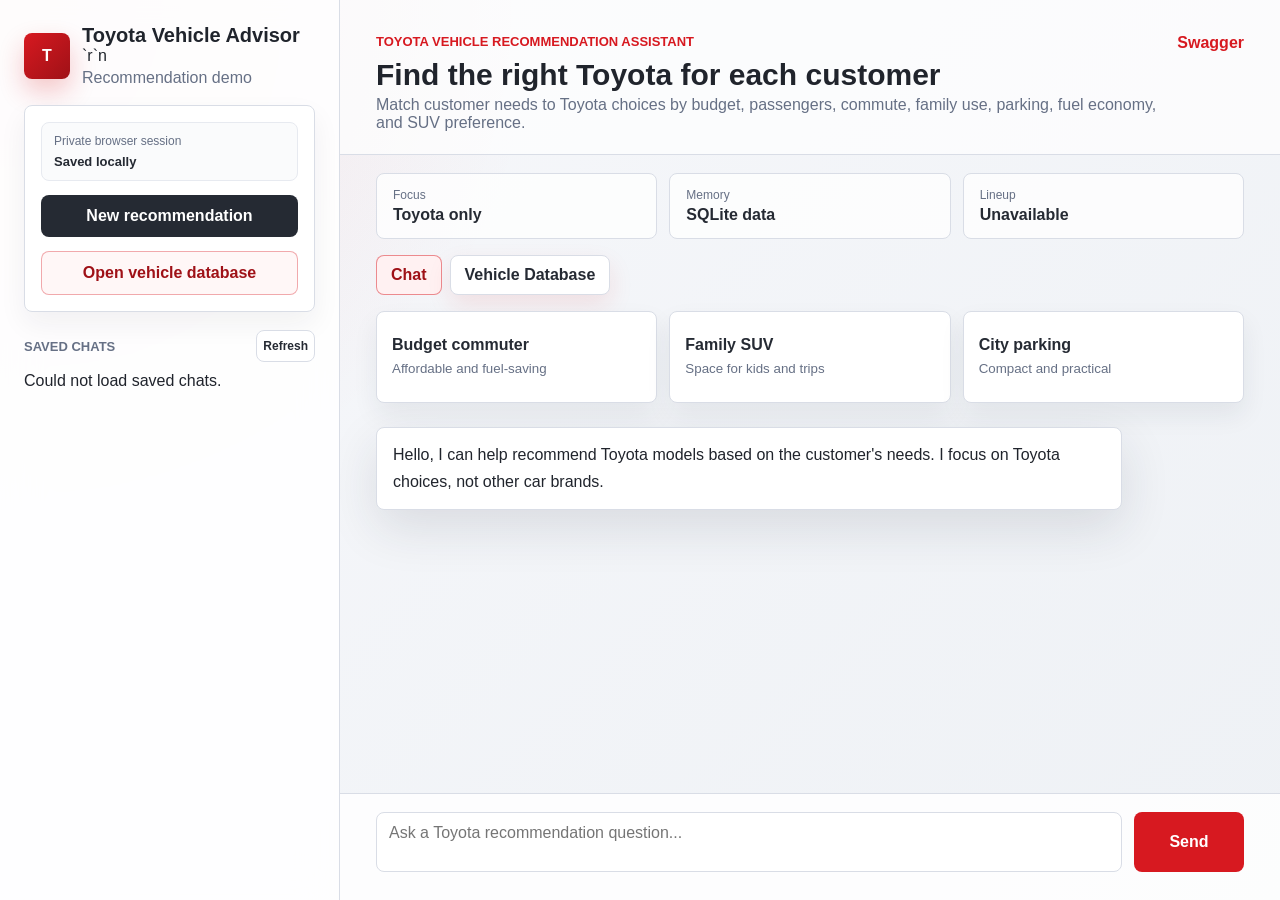
==== ToyotaVehicleAdvisor/wwwroot/index.html @ e35cb32a "Improve saved chat naming" ====
﻿<!doctype html>
<html lang="en">
<head>
  <meta charset="utf-8">
  <meta name="viewport" content="width=device-width, initial-scale=1">
  <title>Toyota Vehicle Advisor</title>
  <link rel="stylesheet" href="styles.css?v=20260805-name-polish">
</head>
<body>
  <main class="app-shell">
    <aside class="sidebar">
      <div class="brand">
        <span class="brand-mark">T</span>
        <div>
          <h1>Toyota Vehicle Advisor</h1>`r`n          <p>Recommendation demo</p>
        </div>
      </div>

      <div class="sidebar-card">
        <div class="session-badge">
          <span>Private browser session</span>
          <strong id="visitorLabel">Ready</strong>
        </div><input id="conversationName" type="hidden">

        <button id="newChatButton" class="secondary-button" type="button">New recommendation</button>
        <button id="openDatabaseButton" class="outline-button" type="button">Open vehicle database</button>
      </div>

      <section class="conversation-panel">
        <div class="panel-title">
          <span>Saved chats</span>
          <button id="refreshButton" class="icon-button" type="button" title="Refresh">Refresh</button>
        </div>
        <div id="conversationList" class="conversation-list"></div>
      </section>
    </aside>

    <section class="chat-panel">
      <header class="chat-header">
        <div>
          <div class="eyebrow">Toyota vehicle recommendation assistant</div>
          <h2>Find the right Toyota for each customer</h2>
          <p>Match customer needs to Toyota choices by budget, passengers, commute, family use, parking, fuel economy, and SUV preference.</p>
        </div>
        <a class="swagger-link" href="/swagger" target="_blank" rel="noreferrer">Swagger</a>
      </header>

      <section class="stats-strip" aria-label="Demo highlights">
        <div>
          <span>Focus</span>
          <strong>Toyota only</strong>
        </div>
        <div>
          <span>Memory</span>
          <strong>SQLite data</strong>
        </div>
        <div>
          <span>Lineup</span>
          <strong id="lineupCount">Loading</strong>
        </div>
      </section>

      <nav class="view-tabs" aria-label="Main views">
        <button id="chatTab" class="tab-button active" type="button">Chat</button>
        <button id="databaseTab" class="tab-button database-tab" type="button">Vehicle Database</button>
      </nav>

      <section id="chatView" class="chat-view">
        <div class="suggestions" aria-label="Example questions">
          <button type="button" data-topic="budget-commute" data-example="I commute every day and want an affordable, fuel-saving Toyota. What would you recommend?">
            <span>Budget commuter</span>
            <small>Affordable and fuel-saving</small>
          </button>
          <button type="button" data-topic="family-suv" data-example="My family has two kids and we travel on weekends. Which Toyota would fit us best?">
            <span>Family SUV</span>
            <small>Space for kids and trips</small>
          </button>
          <button type="button" data-topic="city-parking" data-example="I want a Toyota that is easy to park in the city but still comfortable. What should I look at?">
            <span>City parking</span>
            <small>Compact and practical</small>
          </button>
        </div>

        <div id="messages" class="messages">
          <article class="message assistant">
            <p>Hello, I can help recommend Toyota models based on the customer's needs. I focus on Toyota choices, not other car brands.</p>
          </article>
        </div>

        <form id="chatForm" class="chat-form">
          <textarea id="messageInput" placeholder="Ask a Toyota recommendation question..." rows="2" required></textarea>
          <button id="sendButton" type="submit">Send</button>
        </form>
      </section>

      <section id="databaseView" class="database-view" hidden>
        <div class="database-toolbar">
          <label class="field compact-field">
            <span>Max price</span>
            <input id="maxPriceFilter" type="number" min="0" step="1" placeholder="100">
          </label>
          <button id="allCarsButton" class="filter-button active" type="button">All</button>
          <button id="suvFilterButton" class="filter-button" type="button">SUV</button>
          <button id="hybridFilterButton" class="filter-button" type="button">Hybrid</button>
          <button id="refreshCarsButton" class="secondary-button" type="button">Refresh</button>
        </div>
        <section class="comparison-panel" aria-label="Toyota comparison tool">
          <div class="comparison-controls">
            <label class="field compact-field">
              <span>Compare</span>
              <select id="compareFirst"></select>
            </label>
            <label class="field compact-field">
              <span>With</span>
              <select id="compareSecond"></select>
            </label>
            <button id="compareButton" class="secondary-button" type="button">Compare</button>
          </div>
          <div id="comparisonResult" class="comparison-result"></div>
        </section>
        <div id="carsGrid" class="cars-grid"></div>
      </section>
    </section>
  </main>

  <script src="app.js?v=20260805-name-polish"></script>
</body>
</html>
---- ToyotaVehicleAdvisor/wwwroot/styles.css ----
:root {
  color-scheme: light;
  font-family: "Segoe UI", "Microsoft JhengHei", Arial, sans-serif;
  --page: #f5f6f8;
  --panel: #ffffff;
  --ink: #20242c;
  --muted: #667085;
  --line: #d9dde6;
  --primary: #d71920;
  --primary-dark: #9f1117;
  --dark: #252a33;
  --soft: #fff1f2;
  --shadow: 0 18px 50px rgba(31, 41, 55, 0.12);
}

* {
  box-sizing: border-box;
}

[hidden] {
  display: none !important;
}

body {
  margin: 0;
  min-height: 100vh;
  color: var(--ink);
  background:
    radial-gradient(circle at top left, rgba(215, 25, 32, 0.10), transparent 34rem),
    linear-gradient(135deg, #f7f8fb 0%, #eef1f5 100%);
}

button,
input,
textarea {
  font: inherit;
}

button {
  cursor: pointer;
}

.app-shell {
  display: grid;
  grid-template-columns: 340px minmax(0, 1fr);
  min-height: 100vh;
}

.sidebar {
  display: flex;
  flex-direction: column;
  gap: 18px;
  padding: 24px;
  background: rgba(255, 255, 255, 0.88);
  border-right: 1px solid var(--line);
  backdrop-filter: blur(18px);
}

.brand {
  display: flex;
  align-items: center;
  gap: 12px;
}

.brand-mark {
  display: grid;
  place-items: center;
  width: 46px;
  height: 46px;
  border-radius: 8px;
  color: white;
  font-weight: 800;
  background: linear-gradient(135deg, var(--primary), var(--primary-dark));
  box-shadow: 0 12px 26px rgba(215, 25, 32, 0.24);
}

h1,
h2,
p {
  margin: 0;
}

h1 {
  font-size: 20px;
  letter-spacing: 0;
}

h2 {
  max-width: 760px;
  font-size: 30px;
  line-height: 1.18;
  letter-spacing: 0;
}

.brand p,
.chat-header p {
  color: var(--muted);
  margin-top: 4px;
}

.sidebar-card {
  display: grid;
  gap: 14px;
  padding: 16px;
  border: 1px solid var(--line);
  border-radius: 8px;
  background: var(--panel);
  box-shadow: 0 12px 28px rgba(31, 41, 55, 0.06);
}

.field {
  display: grid;
  gap: 7px;
  color: var(--muted);
  font-size: 13px;
}

.field input,
.chat-form textarea {
  width: 100%;
  border: 1px solid var(--line);
  border-radius: 8px;
  padding: 11px 12px;
  color: var(--ink);
  background: white;
  outline: none;
}

.field input:focus,
.chat-form textarea:focus {
  border-color: var(--primary);
  box-shadow: 0 0 0 3px rgba(215, 25, 32, 0.12);
}

.session-badge {
  display: grid;
  gap: 6px;
  border: 1px solid #e7eaf0;
  border-radius: 8px;
  padding: 11px 12px;
  background: #fafbfc;
}

.session-badge span {
  color: var(--muted);
  font-size: 12px;
}

.session-badge strong {
  color: var(--dark);
  font-size: 13px;
  overflow-wrap: anywhere;
}

.secondary-button {
  border: 0;
  border-radius: 8px;
  padding: 12px;
  color: white;
  background: var(--dark);
  font-weight: 700;
}

.secondary-button:hover {
  background: #111827;
}

.outline-button {
  border: 1px solid rgba(215, 25, 32, 0.35);
  border-radius: 8px;
  padding: 12px;
  color: var(--primary-dark);
  background: #fff7f7;
  font-weight: 800;
}

.outline-button:hover {
  border-color: rgba(215, 25, 32, 0.65);
  background: var(--soft);
}

.conversation-panel {
  min-height: 0;
  display: flex;
  flex-direction: column;
  gap: 10px;
}

.panel-title {
  display: flex;
  align-items: center;
  justify-content: space-between;
  color: var(--muted);
  font-size: 13px;
  font-weight: 700;
  text-transform: uppercase;
}

.icon-button {
  min-width: 34px;
  height: 32px;
  border: 1px solid var(--line);
  border-radius: 8px;
  color: var(--dark);
  background: white;
  font-size: 12px;
}

.conversation-list {
  display: grid;
  gap: 8px;
  overflow: auto;
}

.conversation-item {
  display: grid;
  grid-template-columns: minmax(0, 1fr) auto;
  align-items: center;
  gap: 8px;
  border: 1px solid var(--line);
  border-radius: 8px;
  background: white;
}

.conversation-open {
  min-width: 0;
  border: 0;
  padding: 12px 0 12px 12px;
  text-align: left;
  color: inherit;
  background: transparent;
}

.conversation-actions {
  display: flex;
  gap: 6px;
  margin-right: 8px;
}

.conversation-rename,
.conversation-delete {
  border: 1px solid #ffd0d3;
  border-radius: 8px;
  padding: 6px 8px;
  color: var(--primary-dark);
  background: #fff7f7;
  font-size: 12px;
}

.conversation-rename {
  border-color: var(--line);
  color: var(--dark);
  background: white;
}

.conversation-rename:hover {
  border-color: #b8c0cc;
  background: #f8fafc;
}

.conversation-delete:hover {
  border-color: #f29ca1;
  background: var(--soft);
}

.conversation-open strong {
  display: block;
  color: var(--ink);
}

.conversation-open span {
  display: block;
  margin-top: 4px;
  color: var(--muted);
  font-size: 13px;
  overflow: hidden;
  text-overflow: ellipsis;
  white-space: nowrap;
}

.chat-panel {
  display: grid;
  grid-template-rows: auto auto auto minmax(0, 1fr);
  min-width: 0;
  min-height: 100vh;
}

.chat-header {
  display: flex;
  align-items: flex-start;
  justify-content: space-between;
  gap: 18px;
  padding: 34px 36px 22px;
  background: rgba(255, 255, 255, 0.70);
  border-bottom: 1px solid var(--line);
}

.eyebrow {
  margin-bottom: 8px;
  color: var(--primary);
  font-size: 13px;
  font-weight: 800;
  text-transform: uppercase;
}

.swagger-link {
  flex: 0 0 auto;
  color: var(--primary);
  text-decoration: none;
  font-weight: 700;
}

.stats-strip {
  display: grid;
  grid-template-columns: repeat(3, minmax(0, 1fr));
  gap: 12px;
  padding: 18px 36px 0;
}

.view-tabs {
  display: flex;
  gap: 8px;
  padding: 16px 36px 0;
}

.tab-button,
.filter-button {
  border: 1px solid var(--line);
  border-radius: 8px;
  padding: 10px 14px;
  color: var(--dark);
  background: white;
  font-weight: 800;
}

.tab-button.active,
.filter-button.active {
  border-color: rgba(215, 25, 32, 0.48);
  color: var(--primary-dark);
  background: var(--soft);
}

.database-tab {
  box-shadow: 0 10px 24px rgba(215, 25, 32, 0.10);
}

.chat-view {
  display: grid;
  grid-template-rows: auto minmax(0, 1fr) auto;
  min-height: 0;
}

.stats-strip div {
  padding: 14px 16px;
  border: 1px solid var(--line);
  border-radius: 8px;
  background: rgba(255, 255, 255, 0.78);
}

.stats-strip span {
  display: block;
  color: var(--muted);
  font-size: 12px;
}

.stats-strip strong {
  display: block;
  margin-top: 4px;
  color: var(--dark);
}

.suggestions {
  display: grid;
  grid-template-columns: repeat(3, minmax(0, 1fr));
  gap: 12px;
  padding: 16px 36px 0;
}

.suggestions button {
  min-height: 92px;
  border: 1px solid var(--line);
  border-radius: 8px;
  padding: 15px;
  color: var(--ink);
  background: white;
  text-align: left;
  box-shadow: 0 12px 26px rgba(31, 41, 55, 0.07);
}

.suggestions button:hover {
  border-color: rgba(215, 25, 32, 0.45);
  transform: translateY(-1px);
}

.suggestions span {
  display: block;
  color: var(--dark);
  font-weight: 800;
}

.suggestions small {
  display: block;
  margin-top: 6px;
  color: var(--muted);
  line-height: 1.35;
}

.messages {
  display: flex;
  flex-direction: column;
  gap: 14px;
  min-height: 0;
  padding: 24px 36px;
  overflow: auto;
}

.message {
  max-width: min(760px, 86%);
  padding: 14px 16px;
  border-radius: 8px;
  line-height: 1.65;
  box-shadow: var(--shadow);
}

.message.user {
  align-self: flex-end;
  color: white;
  background: linear-gradient(135deg, var(--primary), var(--primary-dark));
}

.message.assistant {
  align-self: flex-start;
  background: white;
  border: 1px solid var(--line);
}

.message.error {
  background: #fff4f4;
  border-color: #ffc8cb;
}

.source-panel,
.criteria-panel {
  margin-top: 12px;
  padding-top: 10px;
  border-top: 1px solid var(--line);
}

.source-panel strong,
.criteria-panel strong {
  display: block;
  color: var(--muted);
  font-size: 12px;
  text-transform: uppercase;
}

.criteria-panel ul {
  display: grid;
  grid-template-columns: repeat(2, minmax(0, 1fr));
  gap: 6px 12px;
  margin: 8px 0 0;
  padding: 0;
  list-style: none;
  color: var(--muted);
  font-size: 12px;
}

.source-list {
  display: flex;
  flex-wrap: wrap;
  gap: 8px;
  margin-top: 8px;
}

.source-list a {
  border: 1px solid #ffd0d3;
  border-radius: 8px;
  padding: 5px 8px;
  color: var(--primary-dark);
  background: #fff7f7;
  text-decoration: none;
  font-size: 12px;
  font-weight: 700;
}

.chat-form {
  display: grid;
  grid-template-columns: 1fr 110px;
  gap: 12px;
  padding: 18px 36px 28px;
  border-top: 1px solid var(--line);
  background: rgba(255, 255, 255, 0.86);
}

.chat-form textarea {
  resize: none;
  min-height: 56px;
  max-height: 150px;
}

.chat-form button {
  border: 0;
  border-radius: 8px;
  color: white;
  background: var(--primary);
  font-weight: 800;
}

.chat-form button:hover {
  background: var(--primary-dark);
}

.chat-form button:disabled {
  opacity: 0.62;
  cursor: wait;
}

.database-view {
  display: grid;
  grid-template-rows: auto minmax(0, 1fr);
  min-height: 0;
  padding: 18px 36px 28px;
}

.database-toolbar {
  display: flex;
  flex-wrap: wrap;
  align-items: end;
  gap: 10px;
  margin-bottom: 16px;
}

.compact-field {
  min-width: 150px;
}

.compact-field input {
  height: 42px;
}

.compact-field select {
  height: 42px;
  border: 1px solid var(--line);
  border-radius: 8px;
  padding: 0 10px;
  color: var(--ink);
  background: white;
}

.comparison-panel {
  display: grid;
  gap: 12px;
  margin-bottom: 16px;
  border: 1px solid var(--line);
  border-radius: 8px;
  padding: 14px;
  background: rgba(255, 255, 255, 0.82);
}

.comparison-controls {
  display: flex;
  flex-wrap: wrap;
  align-items: end;
  gap: 10px;
}

.comparison-result:empty {
  display: none;
}

.comparison-table {
  width: 100%;
  border-collapse: collapse;
  overflow: hidden;
  border-radius: 8px;
  background: white;
}

.comparison-table th,
.comparison-table td {
  border: 1px solid var(--line);
  padding: 10px;
  text-align: left;
  vertical-align: top;
}

.comparison-table th {
  color: var(--dark);
  background: #fafbfc;
}

.cars-grid {
  display: grid;
  grid-template-columns: repeat(auto-fill, minmax(260px, 1fr));
  gap: 12px;
  overflow: auto;
  padding-right: 4px;
}

.car-card {
  display: grid;
  gap: 12px;
  align-content: start;
  border: 1px solid var(--line);
  border-radius: 8px;
  padding: 16px;
  background: white;
  box-shadow: 0 12px 26px rgba(31, 41, 55, 0.07);
}

.car-card-header {
  display: flex;
  align-items: start;
  justify-content: space-between;
  gap: 12px;
}

.car-card-header strong {
  color: var(--dark);
  font-size: 17px;
}

.car-card-header span {
  flex: 0 0 auto;
  border-radius: 8px;
  padding: 4px 7px;
  color: var(--primary-dark);
  background: var(--soft);
  font-size: 12px;
  font-weight: 800;
}

.car-card dl {
  display: grid;
  grid-template-columns: repeat(2, minmax(0, 1fr));
  gap: 8px;
  margin: 0;
}

.car-card dt {
  color: var(--muted);
  font-size: 12px;
}

.car-card dd {
  margin: 2px 0 0;
  color: var(--ink);
  font-weight: 800;
}

.car-card p {
  color: var(--muted);
  line-height: 1.45;
}

.car-card a {
  color: var(--primary);
  font-weight: 800;
  text-decoration: none;
}

.empty-state {
  color: var(--muted);
}

.error-text {
  color: var(--primary-dark);
}

@media (max-width: 980px) {
  .app-shell {
    grid-template-columns: 1fr;
  }

  .sidebar {
    border-right: 0;
    border-bottom: 1px solid var(--line);
  }

  .stats-strip,
  .suggestions {
    grid-template-columns: 1fr;
  }

  .chat-form {
    grid-template-columns: 1fr;
  }
}
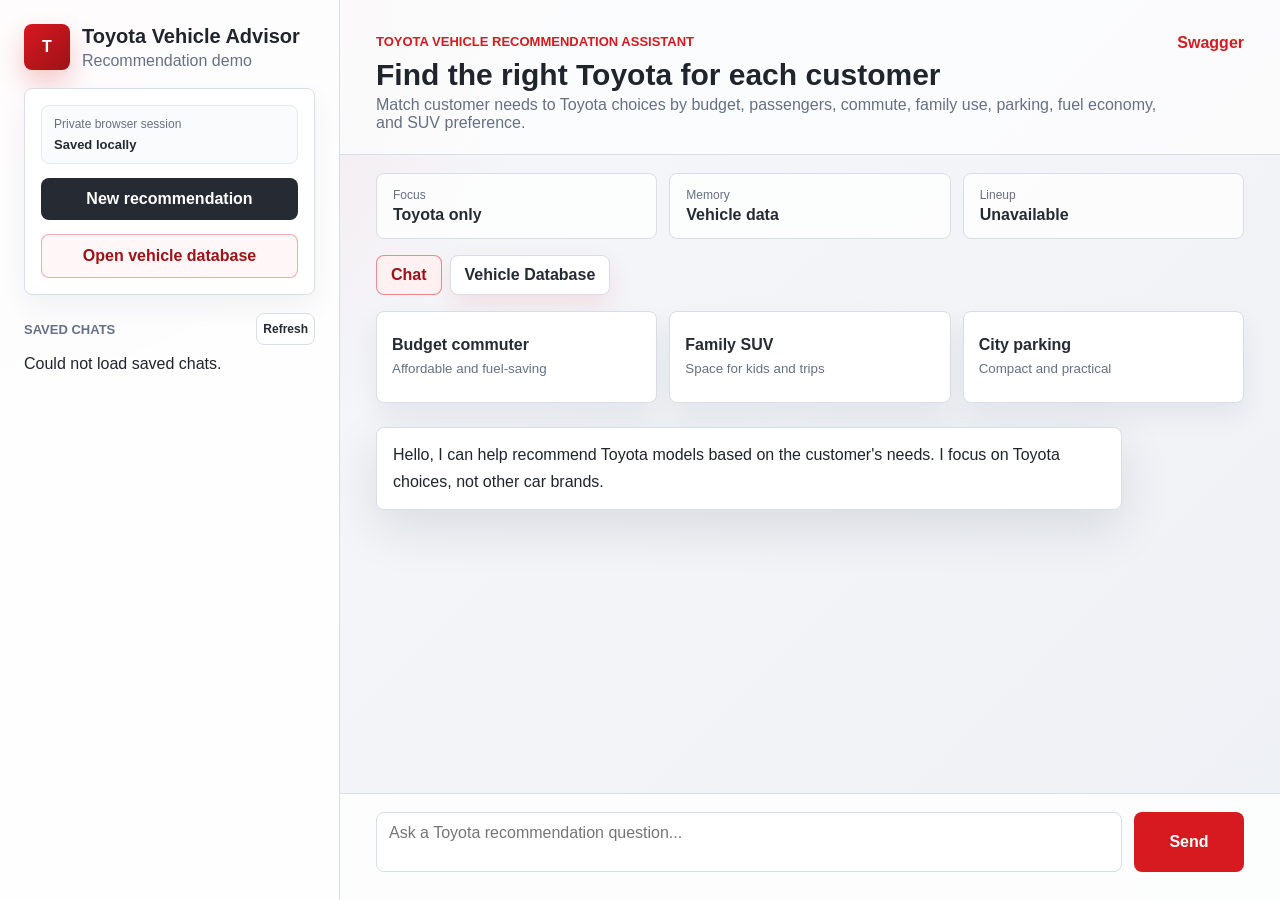
==== commit bcaf5e57: "Fix chat title display and naming" ====
--- a/ToyotaVehicleAdvisor/wwwroot/index.html
+++ b/ToyotaVehicleAdvisor/wwwroot/index.html
@@ -4,7 +4,7 @@
   <meta charset="utf-8">
   <meta name="viewport" content="width=device-width, initial-scale=1">
   <title>Toyota Vehicle Advisor</title>
-  <link rel="stylesheet" href="styles.css?v=20260805-name-polish">
+  <link rel="stylesheet" href="styles.css?v=20260805-naming-fix">
 </head>
 <body>
   <main class="app-shell">
@@ -12,7 +12,8 @@
       <div class="brand">
         <span class="brand-mark">T</span>
         <div>
-          <h1>Toyota Vehicle Advisor</h1>`r`n          <p>Recommendation demo</p>
+          <h1>Toyota Vehicle Advisor</h1>
+          <p>Recommendation demo</p>
         </div>
       </div>
 
@@ -52,7 +53,7 @@
         </div>
         <div>
           <span>Memory</span>
-          <strong>SQLite data</strong>
+          <strong>Vehicle data</strong>
         </div>
         <div>
           <span>Lineup</span>
@@ -123,7 +124,7 @@
     </section>
   </main>
 
-  <script src="app.js?v=20260805-name-polish"></script>
+  <script src="app.js?v=20260805-naming-fix"></script>
 </body>
 </html>
 
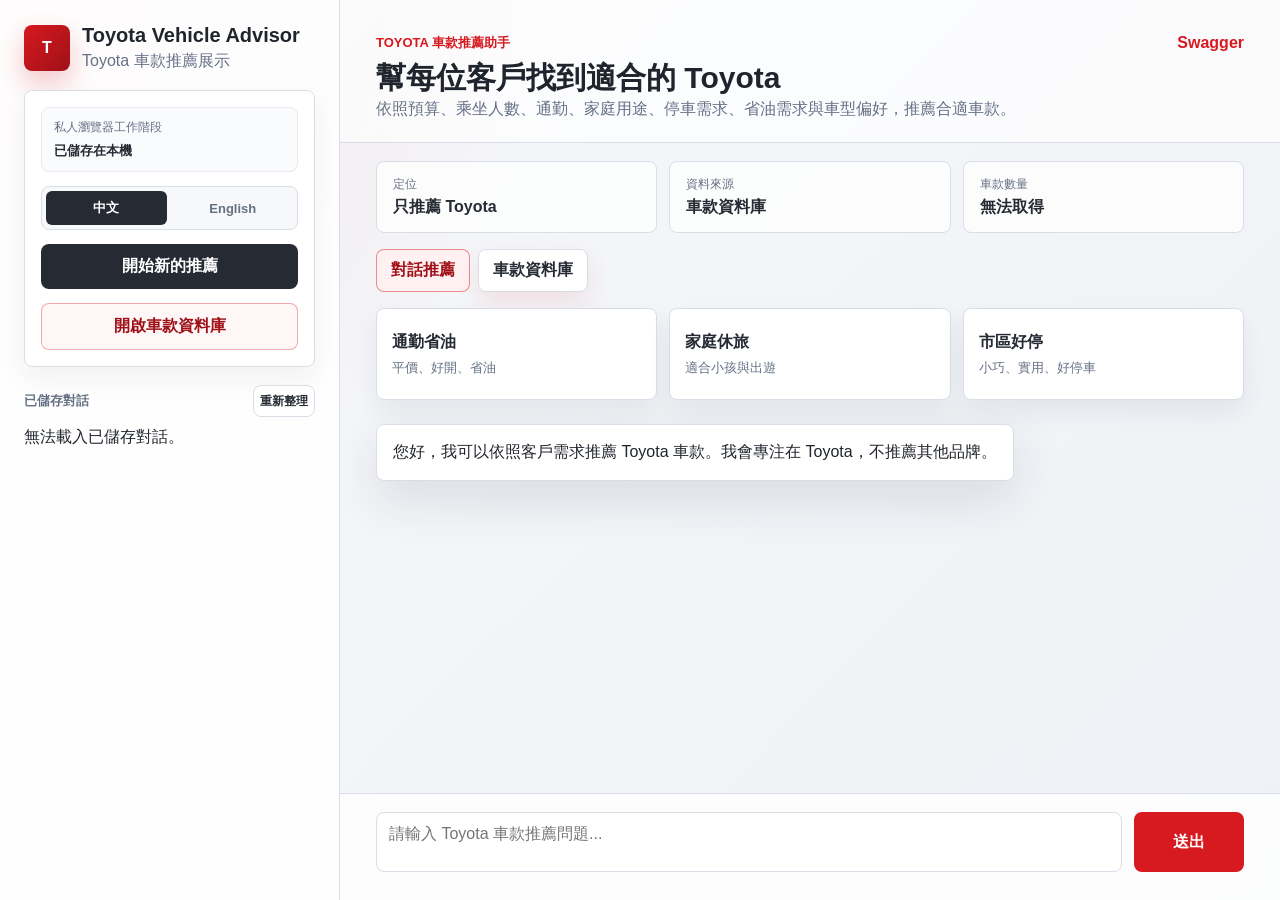
==== commit 9101aac2: "Add Chinese and English language support" ====
--- a/ToyotaVehicleAdvisor/wwwroot/index.html
+++ b/ToyotaVehicleAdvisor/wwwroot/index.html
@@ -1,10 +1,10 @@
-﻿<!doctype html>
-<html lang="en">
+<!doctype html>
+<html lang="zh-Hant">
 <head>
   <meta charset="utf-8">
   <meta name="viewport" content="width=device-width, initial-scale=1">
   <title>Toyota Vehicle Advisor</title>
-  <link rel="stylesheet" href="styles.css?v=20260805-naming-fix">
+  <link rel="stylesheet" href="styles.css?v=20260806-bilingual">
 </head>
 <body>
   <main class="app-shell">
@@ -13,24 +13,30 @@
         <span class="brand-mark">T</span>
         <div>
           <h1>Toyota Vehicle Advisor</h1>
-          <p>Recommendation demo</p>
+          <p data-i18n="brandSubtitle">Toyota 車款推薦展示</p>
         </div>
       </div>
 
       <div class="sidebar-card">
         <div class="session-badge">
-          <span>Private browser session</span>
-          <strong id="visitorLabel">Ready</strong>
-        </div><input id="conversationName" type="hidden">
+          <span data-i18n="sessionLabel">私人瀏覽器工作階段</span>
+          <strong id="visitorLabel">已儲存在本機</strong>
+        </div>
+        <input id="conversationName" type="hidden">
 
-        <button id="newChatButton" class="secondary-button" type="button">New recommendation</button>
-        <button id="openDatabaseButton" class="outline-button" type="button">Open vehicle database</button>
+        <div class="language-toggle" aria-label="Language">
+          <button id="zhButton" class="language-button active" type="button">中文</button>
+          <button id="enButton" class="language-button" type="button">English</button>
+        </div>
+
+        <button id="newChatButton" class="secondary-button" type="button" data-i18n="newRecommendation">開始新的推薦</button>
+        <button id="openDatabaseButton" class="outline-button" type="button" data-i18n="openDatabase">開啟車款資料庫</button>
       </div>
 
       <section class="conversation-panel">
         <div class="panel-title">
-          <span>Saved chats</span>
-          <button id="refreshButton" class="icon-button" type="button" title="Refresh">Refresh</button>
+          <span data-i18n="savedChats">已儲存對話</span>
+          <button id="refreshButton" class="icon-button" type="button" title="重新整理" data-i18n="refresh">重新整理</button>
         </div>
         <div id="conversationList" class="conversation-list"></div>
       </section>
@@ -39,83 +45,83 @@
     <section class="chat-panel">
       <header class="chat-header">
         <div>
-          <div class="eyebrow">Toyota vehicle recommendation assistant</div>
-          <h2>Find the right Toyota for each customer</h2>
-          <p>Match customer needs to Toyota choices by budget, passengers, commute, family use, parking, fuel economy, and SUV preference.</p>
+          <div class="eyebrow" data-i18n="eyebrow">Toyota 車款推薦助手</div>
+          <h2 data-i18n="headline">幫每位客戶找到適合的 Toyota</h2>
+          <p data-i18n="subheadline">依照預算、乘坐人數、通勤、家庭用途、停車需求、省油需求與車型偏好，推薦合適車款。</p>
         </div>
         <a class="swagger-link" href="/swagger" target="_blank" rel="noreferrer">Swagger</a>
       </header>
 
       <section class="stats-strip" aria-label="Demo highlights">
         <div>
-          <span>Focus</span>
-          <strong>Toyota only</strong>
+          <span data-i18n="focusLabel">定位</span>
+          <strong data-i18n="focusValue">只推薦 Toyota</strong>
         </div>
         <div>
-          <span>Memory</span>
-          <strong>Vehicle data</strong>
+          <span data-i18n="memoryLabel">資料來源</span>
+          <strong data-i18n="memoryValue">車款資料庫</strong>
         </div>
         <div>
-          <span>Lineup</span>
-          <strong id="lineupCount">Loading</strong>
+          <span data-i18n="lineupLabel">車款數量</span>
+          <strong id="lineupCount">載入中</strong>
         </div>
       </section>
 
       <nav class="view-tabs" aria-label="Main views">
-        <button id="chatTab" class="tab-button active" type="button">Chat</button>
-        <button id="databaseTab" class="tab-button database-tab" type="button">Vehicle Database</button>
+        <button id="chatTab" class="tab-button active" type="button" data-i18n="chatTab">對話推薦</button>
+        <button id="databaseTab" class="tab-button database-tab" type="button" data-i18n="databaseTab">車款資料庫</button>
       </nav>
 
       <section id="chatView" class="chat-view">
         <div class="suggestions" aria-label="Example questions">
-          <button type="button" data-topic="budget-commute" data-example="I commute every day and want an affordable, fuel-saving Toyota. What would you recommend?">
-            <span>Budget commuter</span>
-            <small>Affordable and fuel-saving</small>
+          <button type="button" data-topic="budget-commute" data-example-zh="我每天通勤，想找一台平價又省油的 Toyota，你會推薦哪一台？" data-example-en="I commute every day and want an affordable, fuel-saving Toyota. What would you recommend?">
+            <span data-i18n="exampleBudgetTitle">通勤省油</span>
+            <small data-i18n="exampleBudgetText">平價、好開、省油</small>
           </button>
-          <button type="button" data-topic="family-suv" data-example="My family has two kids and we travel on weekends. Which Toyota would fit us best?">
-            <span>Family SUV</span>
-            <small>Space for kids and trips</small>
+          <button type="button" data-topic="family-suv" data-example-zh="我們家有兩個小孩，週末常出去玩，哪一台 Toyota 比較適合？" data-example-en="My family has two kids and we travel on weekends. Which Toyota would fit us best?">
+            <span data-i18n="exampleFamilyTitle">家庭休旅</span>
+            <small data-i18n="exampleFamilyText">適合小孩與出遊</small>
           </button>
-          <button type="button" data-topic="city-parking" data-example="I want a Toyota that is easy to park in the city but still comfortable. What should I look at?">
-            <span>City parking</span>
-            <small>Compact and practical</small>
+          <button type="button" data-topic="city-parking" data-example-zh="我主要在市區開車，希望好停車但也要舒適，有什麼 Toyota 推薦？" data-example-en="I want a Toyota that is easy to park in the city but still comfortable. What should I look at?">
+            <span data-i18n="exampleParkingTitle">市區好停</span>
+            <small data-i18n="exampleParkingText">小巧、實用、好停車</small>
           </button>
         </div>
 
         <div id="messages" class="messages">
           <article class="message assistant">
-            <p>Hello, I can help recommend Toyota models based on the customer's needs. I focus on Toyota choices, not other car brands.</p>
+            <p data-i18n="welcomeMessage">您好，我可以依照客戶需求推薦 Toyota 車款。我會專注在 Toyota，不推薦其他品牌。</p>
           </article>
         </div>
 
         <form id="chatForm" class="chat-form">
-          <textarea id="messageInput" placeholder="Ask a Toyota recommendation question..." rows="2" required></textarea>
-          <button id="sendButton" type="submit">Send</button>
+          <textarea id="messageInput" placeholder="請輸入 Toyota 車款推薦問題..." rows="2" required></textarea>
+          <button id="sendButton" type="submit" data-i18n="send">送出</button>
         </form>
       </section>
 
       <section id="databaseView" class="database-view" hidden>
         <div class="database-toolbar">
           <label class="field compact-field">
-            <span>Max price</span>
+            <span data-i18n="maxPrice">最高預算</span>
             <input id="maxPriceFilter" type="number" min="0" step="1" placeholder="100">
           </label>
-          <button id="allCarsButton" class="filter-button active" type="button">All</button>
+          <button id="allCarsButton" class="filter-button active" type="button" data-i18n="all">全部</button>
           <button id="suvFilterButton" class="filter-button" type="button">SUV</button>
           <button id="hybridFilterButton" class="filter-button" type="button">Hybrid</button>
-          <button id="refreshCarsButton" class="secondary-button" type="button">Refresh</button>
+          <button id="refreshCarsButton" class="secondary-button" type="button" data-i18n="refresh">重新整理</button>
         </div>
         <section class="comparison-panel" aria-label="Toyota comparison tool">
           <div class="comparison-controls">
             <label class="field compact-field">
-              <span>Compare</span>
+              <span data-i18n="compare">比較</span>
               <select id="compareFirst"></select>
             </label>
             <label class="field compact-field">
-              <span>With</span>
+              <span data-i18n="with">與</span>
               <select id="compareSecond"></select>
             </label>
-            <button id="compareButton" class="secondary-button" type="button">Compare</button>
+            <button id="compareButton" class="secondary-button" type="button" data-i18n="compare">比較</button>
           </div>
           <div id="comparisonResult" class="comparison-result"></div>
         </section>
@@ -124,7 +130,6 @@
     </section>
   </main>
 
-  <script src="app.js?v=20260805-naming-fix"></script>
+  <script src="app.js?v=20260806-bilingual"></script>
 </body>
 </html>
-
--- a/ToyotaVehicleAdvisor/wwwroot/styles.css
+++ b/ToyotaVehicleAdvisor/wwwroot/styles.css
@@ -152,6 +152,31 @@
   overflow-wrap: anywhere;
 }
 
+.language-toggle {
+  display: grid;
+  grid-template-columns: 1fr 1fr;
+  gap: 6px;
+  padding: 4px;
+  border: 1px solid var(--line);
+  border-radius: 8px;
+  background: #f7f8fa;
+}
+
+.language-button {
+  border: 0;
+  border-radius: 6px;
+  padding: 8px 10px;
+  color: var(--muted);
+  background: transparent;
+  font-size: 13px;
+  font-weight: 800;
+}
+
+.language-button.active {
+  color: white;
+  background: var(--dark);
+}
+
 .secondary-button {
   border: 0;
   border-radius: 8px;
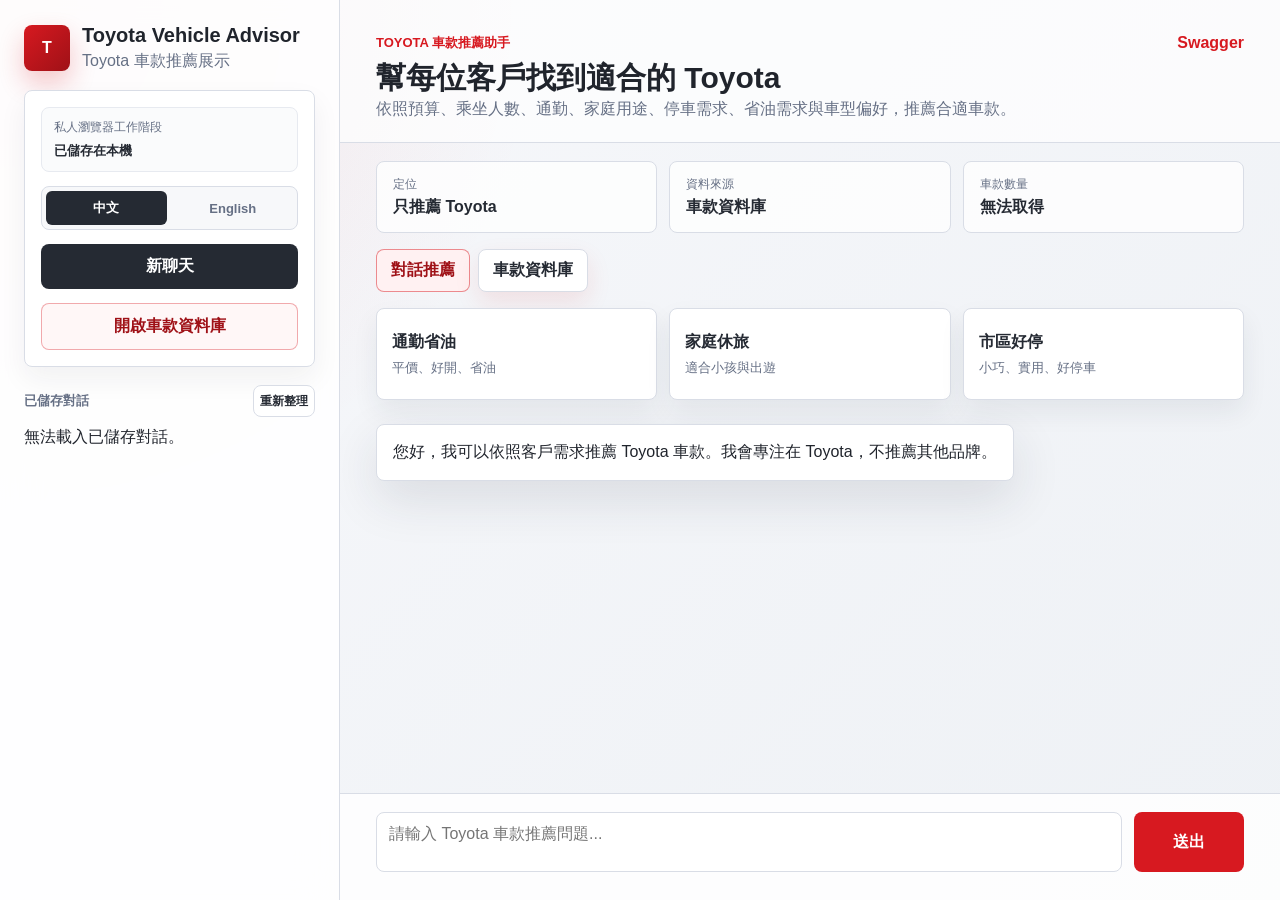
==== commit cb6b29f3: "Rename recommendation button to chat" ====
--- a/ToyotaVehicleAdvisor/wwwroot/index.html
+++ b/ToyotaVehicleAdvisor/wwwroot/index.html
@@ -29,7 +29,7 @@
           <button id="enButton" class="language-button" type="button">English</button>
         </div>
 
-        <button id="newChatButton" class="secondary-button" type="button" data-i18n="newRecommendation">開始新的推薦</button>
+        <button id="newChatButton" class="secondary-button" type="button" data-i18n="newChat">新聊天</button>
         <button id="openDatabaseButton" class="outline-button" type="button" data-i18n="openDatabase">開啟車款資料庫</button>
       </div>
 
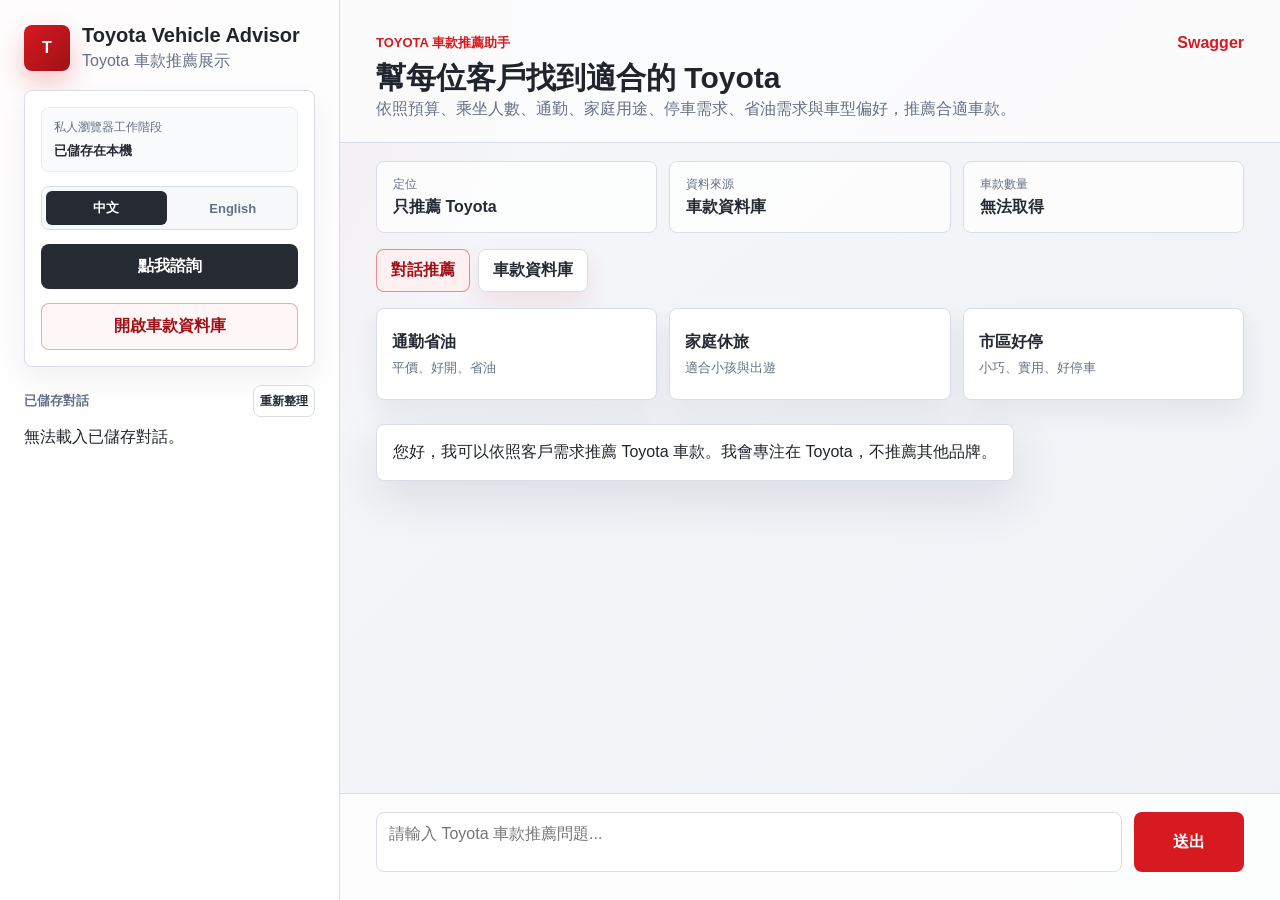
==== commit fb25f53d: "Update consultation button label" ====
--- a/ToyotaVehicleAdvisor/wwwroot/index.html
+++ b/ToyotaVehicleAdvisor/wwwroot/index.html
@@ -29,7 +29,7 @@
           <button id="enButton" class="language-button" type="button">English</button>
         </div>
 
-        <button id="newChatButton" class="secondary-button" type="button" data-i18n="newChat">新聊天</button>
+        <button id="newChatButton" class="secondary-button" type="button" data-i18n="newChat">點我諮詢</button>
         <button id="openDatabaseButton" class="outline-button" type="button" data-i18n="openDatabase">開啟車款資料庫</button>
       </div>
 
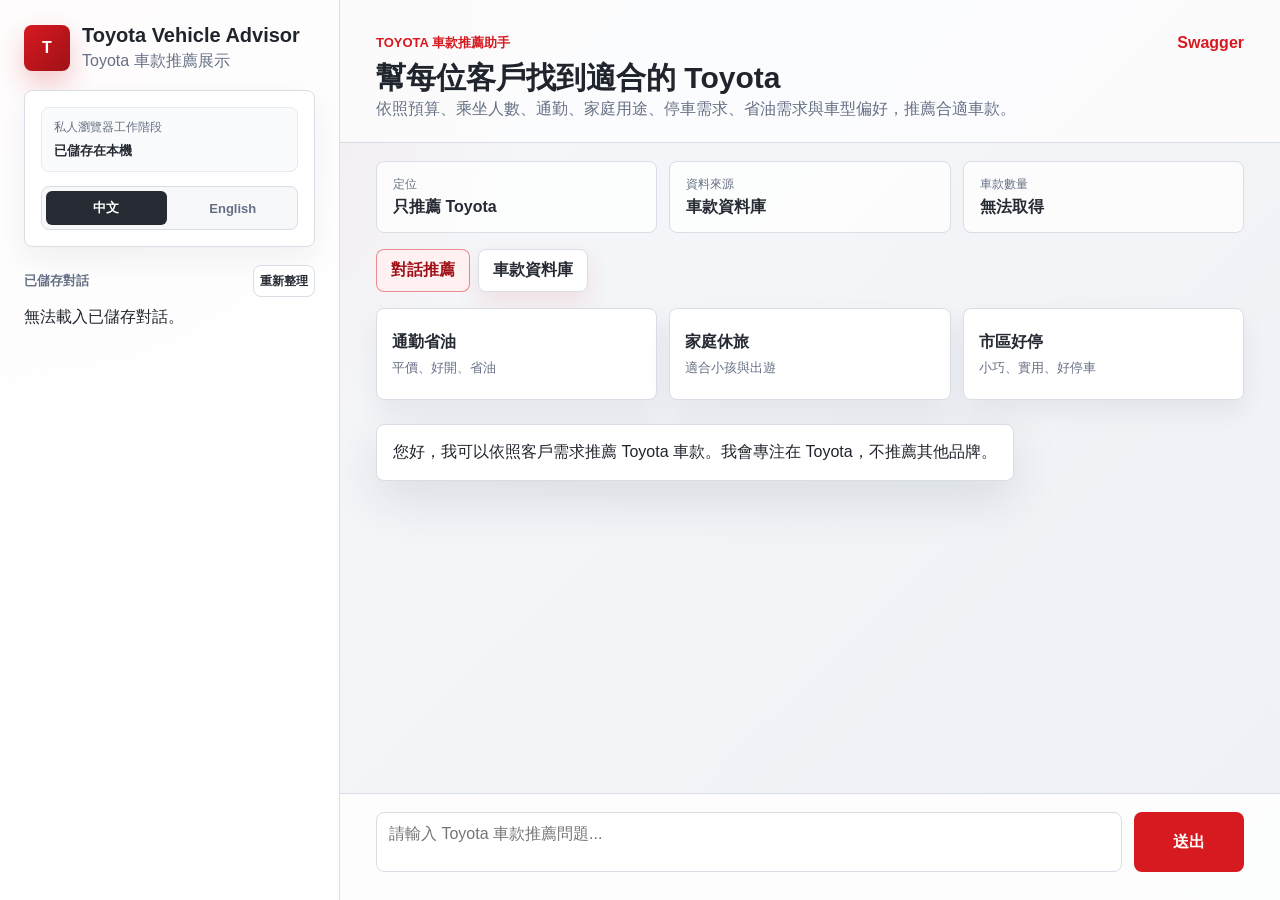
==== commit 8ccfd439: "Remove duplicate sidebar navigation buttons" ====
--- a/ToyotaVehicleAdvisor/wwwroot/index.html
+++ b/ToyotaVehicleAdvisor/wwwroot/index.html
@@ -28,9 +28,6 @@
           <button id="zhButton" class="language-button active" type="button">中文</button>
           <button id="enButton" class="language-button" type="button">English</button>
         </div>
-
-        <button id="newChatButton" class="secondary-button" type="button" data-i18n="newChat">點我諮詢</button>
-        <button id="openDatabaseButton" class="outline-button" type="button" data-i18n="openDatabase">開啟車款資料庫</button>
       </div>
 
       <section class="conversation-panel">
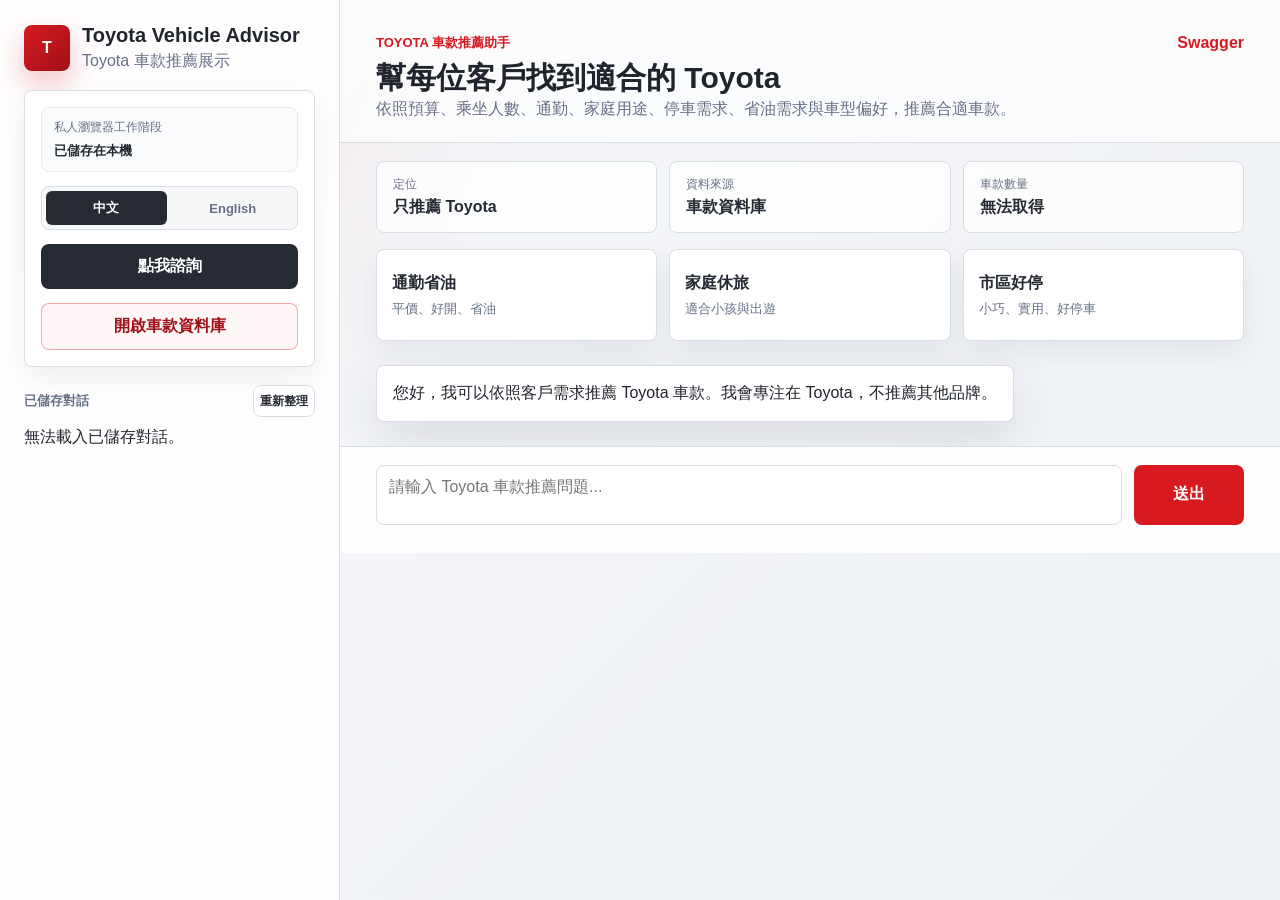
==== commit c14757d7: "Use sidebar as primary navigation" ====
--- a/ToyotaVehicleAdvisor/wwwroot/index.html
+++ b/ToyotaVehicleAdvisor/wwwroot/index.html
@@ -4,7 +4,7 @@
   <meta charset="utf-8">
   <meta name="viewport" content="width=device-width, initial-scale=1">
   <title>Toyota Vehicle Advisor</title>
-  <link rel="stylesheet" href="styles.css?v=20260806-bilingual">
+  <link rel="stylesheet" href="styles.css?v=20260807-sidebar-nav">
 </head>
 <body>
   <main class="app-shell">
@@ -28,6 +28,9 @@
           <button id="zhButton" class="language-button active" type="button">中文</button>
           <button id="enButton" class="language-button" type="button">English</button>
         </div>
+
+        <button id="newChatButton" class="secondary-button" type="button" data-i18n="newChat">點我諮詢</button>
+        <button id="openDatabaseButton" class="outline-button" type="button" data-i18n="openDatabase">開啟車款資料庫</button>
       </div>
 
       <section class="conversation-panel">
@@ -63,11 +66,6 @@
           <strong id="lineupCount">載入中</strong>
         </div>
       </section>
-
-      <nav class="view-tabs" aria-label="Main views">
-        <button id="chatTab" class="tab-button active" type="button" data-i18n="chatTab">對話推薦</button>
-        <button id="databaseTab" class="tab-button database-tab" type="button" data-i18n="databaseTab">車款資料庫</button>
-      </nav>
 
       <section id="chatView" class="chat-view">
         <div class="suggestions" aria-label="Example questions">
@@ -127,6 +125,6 @@
     </section>
   </main>
 
-  <script src="app.js?v=20260806-bilingual"></script>
+  <script src="app.js?v=20260807-sidebar-nav"></script>
 </body>
 </html>
